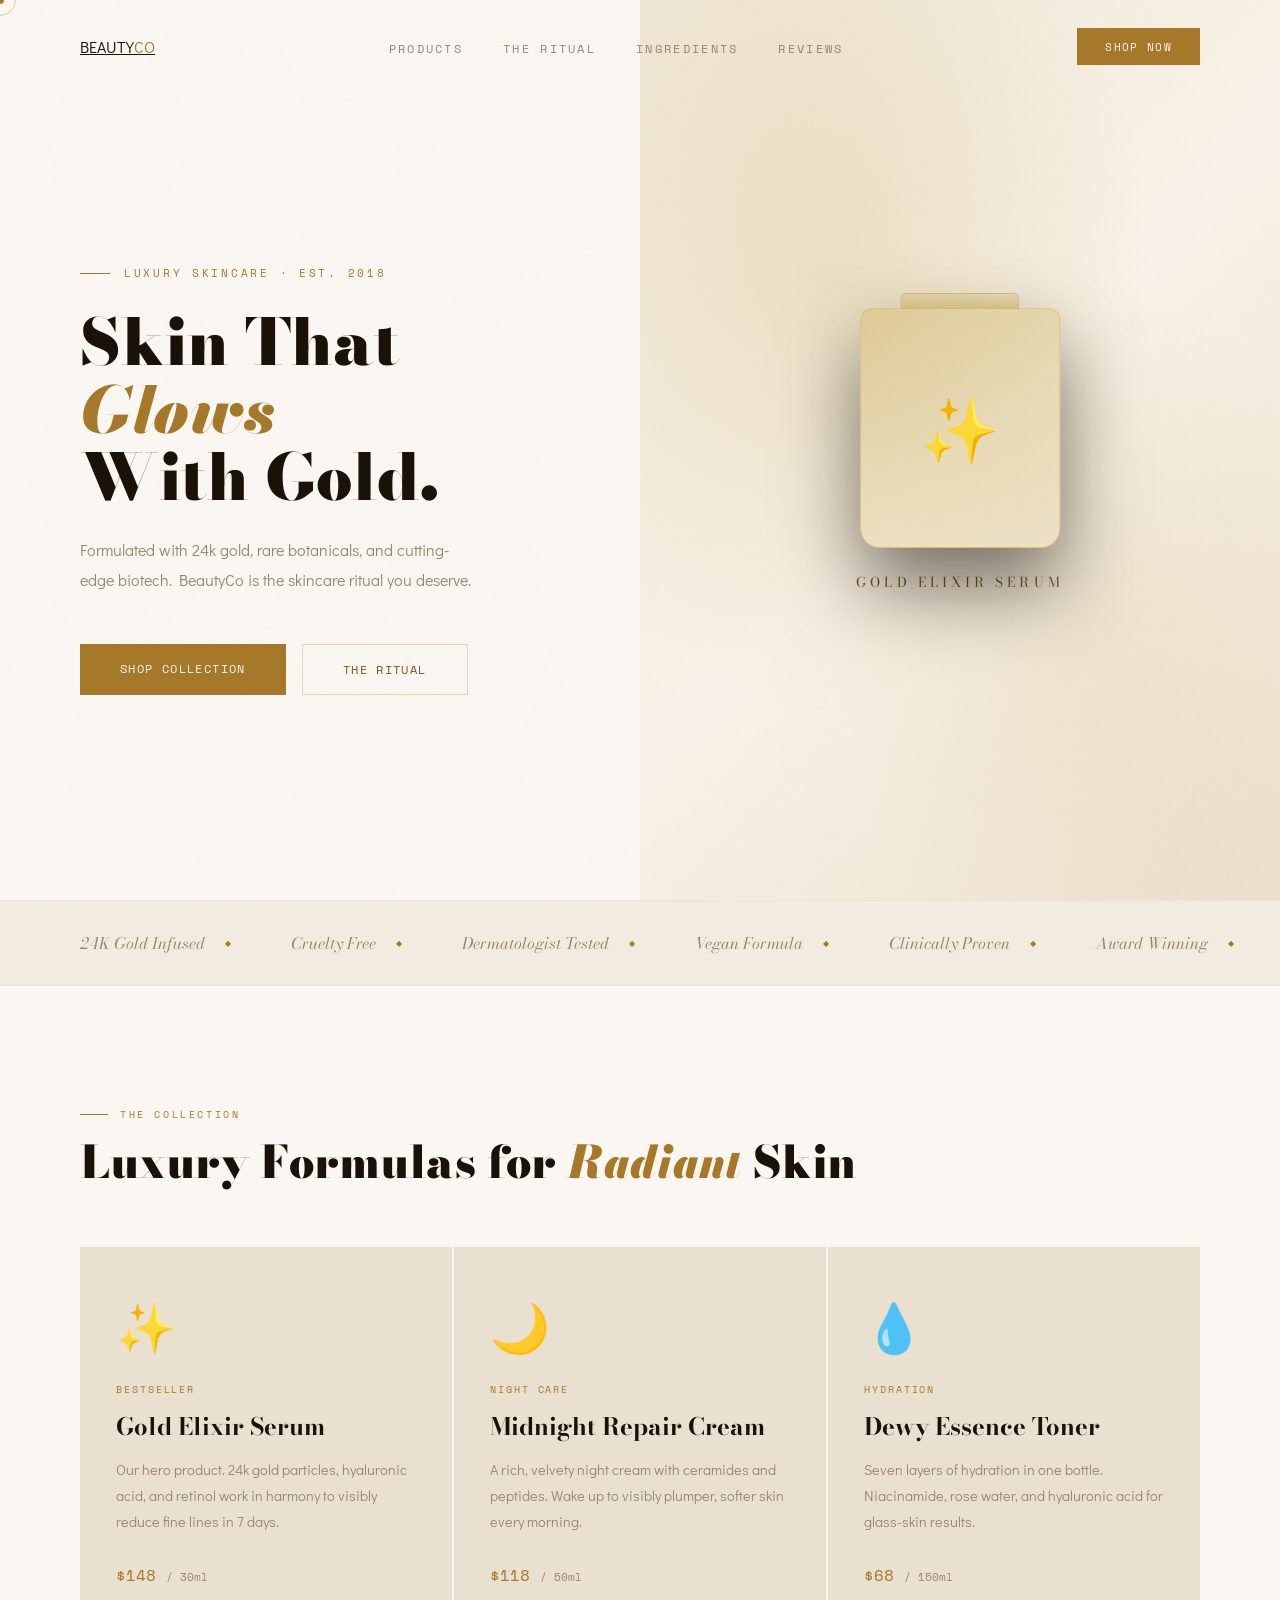
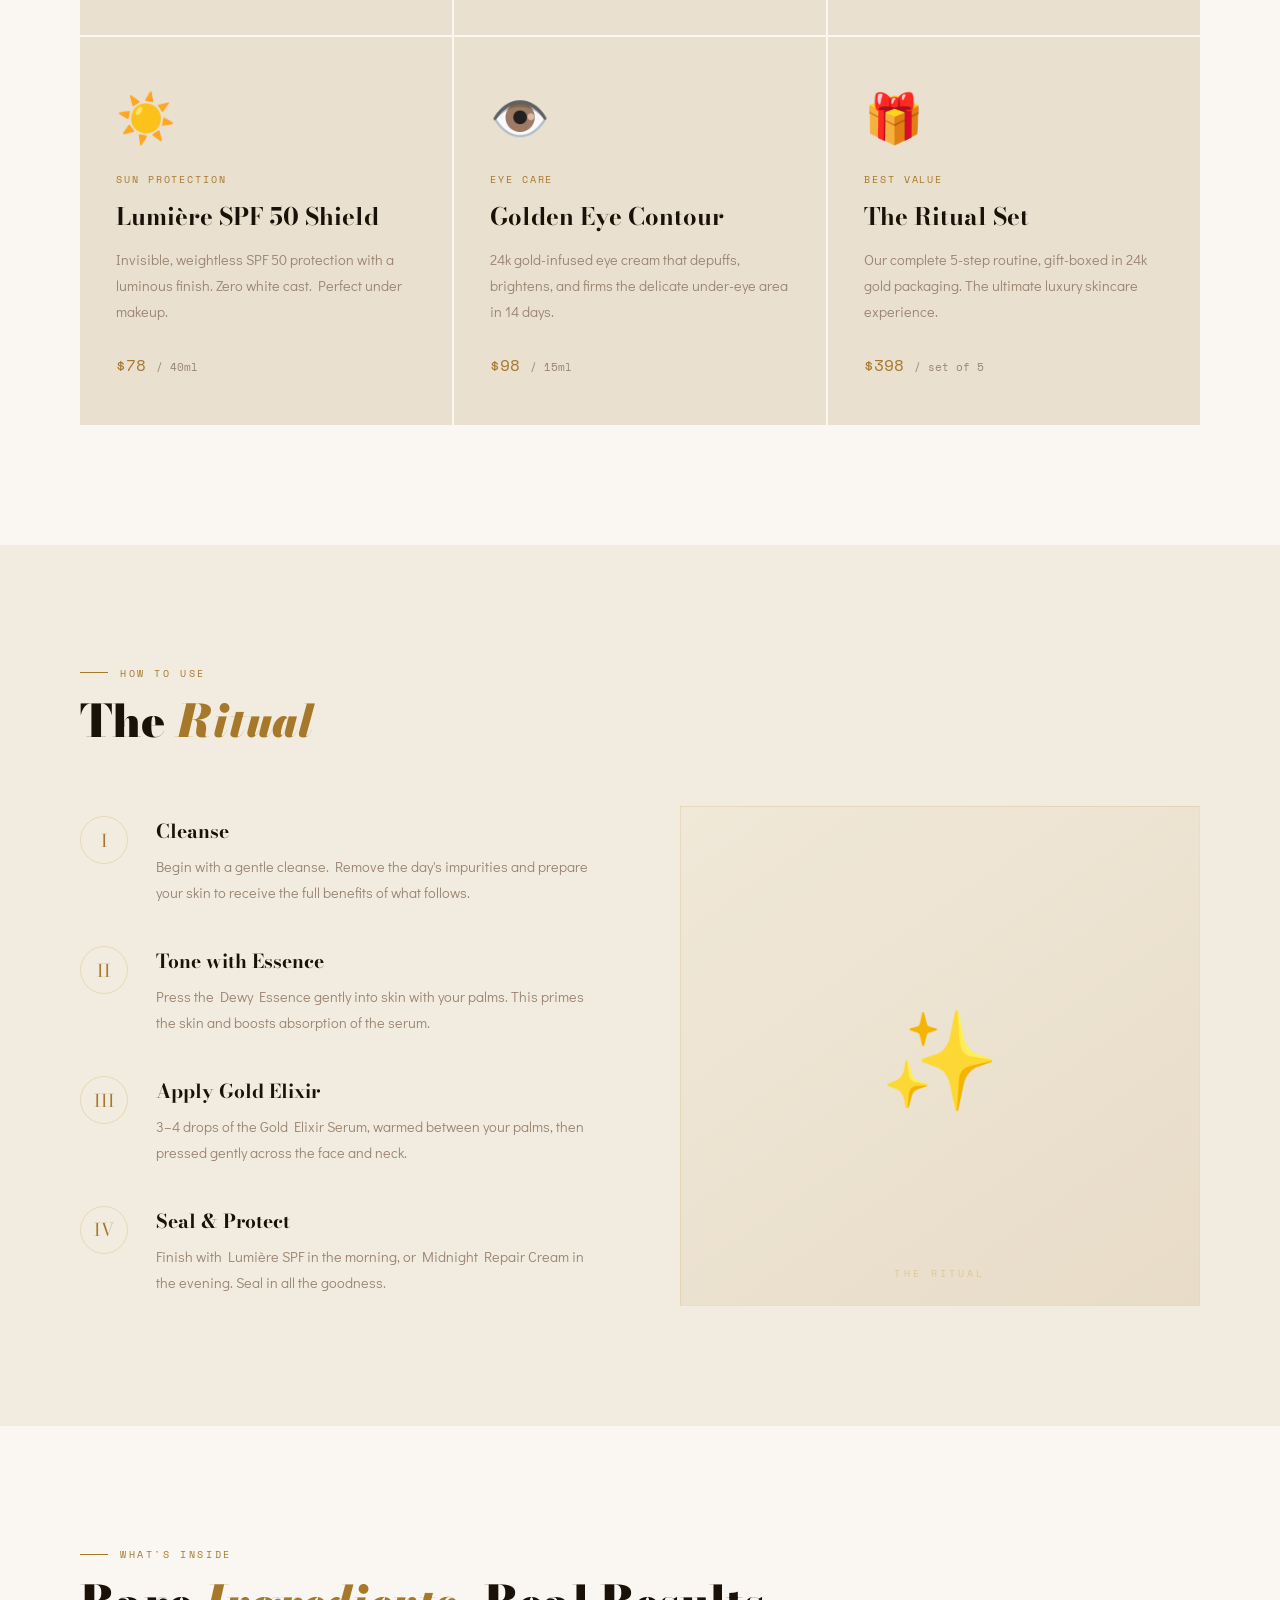
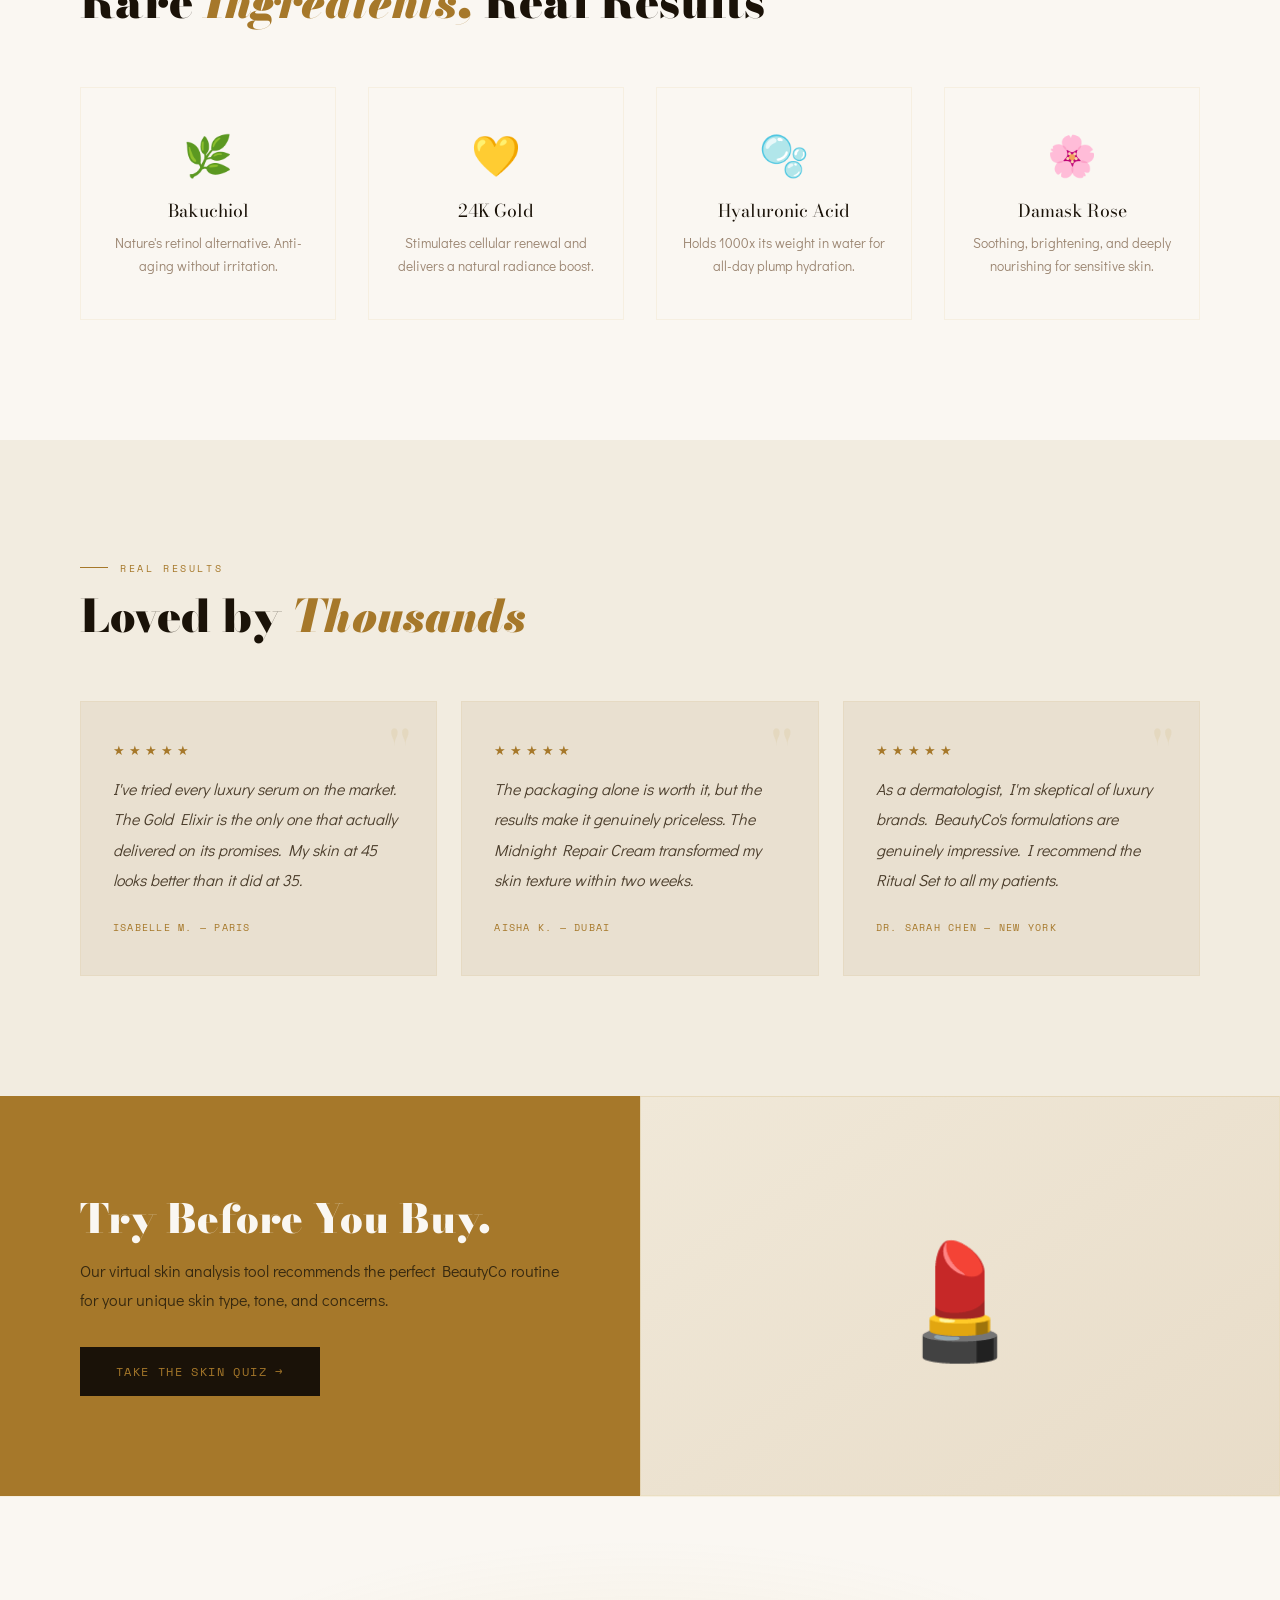
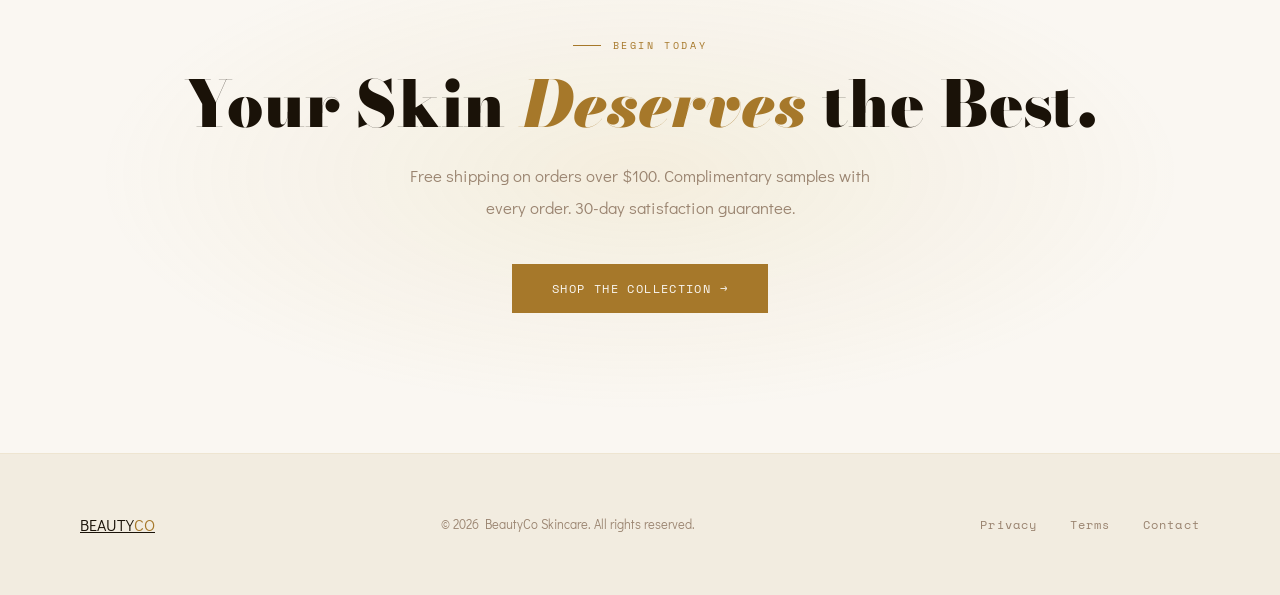
==== pages/beautyco.html @ 95ea2180 "Add files via upload" ====
<!DOCTYPE html>
<html lang="en">
<head>
<meta charset="UTF-8">
<meta name="viewport" content="width=device-width, initial-scale=1.0">
<title>BeautyCo — Luxury Skincare</title>
<link href="https://fonts.googleapis.com/css2?family=Didact+Gothic&family=Bodoni+Moda:ital,opsz,wght@0,6..96,400;0,6..96,700;0,6..96,900;1,6..96,400;1,6..96,700&family=Space+Mono:wght@400;700&display=swap" rel="stylesheet">
<style>
  *, *::before, *::after { margin: 0; padding: 0; box-sizing: border-box; }

  :root {
    --bg: #faf7f2;
    --bg2: #f2ece0;
    --bg3: #e9e0d0;
    --gold: #a6782a;
    --gold2: #c99a3e;
    --gold3: #7a5518;
    --white: #1a1208;
    --muted: #9a8470;
    --text: #4a3c2a;
  }

  html { scroll-behavior: smooth; }

  body {
    background: var(--bg);
    color: var(--text);
    font-family: 'Didact Gothic', sans-serif;
    overflow-x: hidden;
    cursor: none;
  }

  /* Custom cursor */
  #cursor {
    position: fixed; width: 8px; height: 8px;
    background: var(--gold); border-radius: 50%;
    pointer-events: none; z-index: 9999;
    transform: translate(-50%, -50%);
  }
  #cursor-ring {
    position: fixed; width: 32px; height: 32px;
    border: 1px solid rgba(201,168,76,0.6); border-radius: 50%;
    pointer-events: none; z-index: 9998;
    transform: translate(-50%, -50%);
    transition: all 0.1s ease;
  }

  /* Grain */
  body::after {
    content: '';
    position: fixed; inset: 0;
    background-image: url("data:image/svg+xml,%3Csvg viewBox='0 0 256 256' xmlns='http://www.w3.org/2000/svg'%3E%3Cfilter id='n'%3E%3CfeTurbulence type='fractalNoise' baseFrequency='0.85' numOctaves='4'/%3E%3C/filter%3E%3Crect width='100%25' height='100%25' filter='url(%23n)' opacity='0.025'/%3E%3C/svg%3E");
    pointer-events: none; z-index: 1000; mix-blend-mode: multiply;
  }

  /* Nav */
  nav {
    position: fixed; top: 0; left: 0; right: 0; z-index: 500;
    display: flex; align-items: center; justify-content: space-between;
    padding: 28px 80px;
    transition: background 0.4s, padding 0.4s;
  }
  nav.scrolled { background: rgba(250,247,242,0.96) !important; border-bottom: 1px solid rgba(166,120,42,0.15); /* override */ } .nav-scrolled-dummy {
    background: rgba(250,247,242,0.97);
    border-bottom: 1px solid rgba(201,168,76,0.12);
    padding: 18px 80px;
    backdrop-filter: blur(10px); color: var(--white);
  }
  .logo { color: var(--white) !important; } .logo-fix {
    font-family: 'Bodoni Moda', serif; font-size: 1.4rem;
    font-weight: 900; letter-spacing: 0.15em; text-transform: uppercase;
    color: var(--white); text-decoration: none;
  }
  .logo span { color: var(--gold); }
  .nav-links { display: flex; gap: 40px; list-style: none; }
  .nav-links a { color: var(--muted); text-decoration: none; font-size: 0.72rem; letter-spacing: 0.2em; text-transform: uppercase; font-family: 'Space Mono', monospace; transition: color 0.3s; }
  .nav-links a:hover { color: var(--gold); }
  .nav-cta {
    background: var(--gold); color: var(--bg);
    padding: 10px 28px; font-family: 'Space Mono', monospace;
    font-size: 0.7rem; letter-spacing: 0.12em; text-transform: uppercase;
    border: none; cursor: none; transition: all 0.3s; text-decoration: none;
    display: inline-block;
  }
  .nav-cta:hover { background: var(--gold2); }

  /* Hero */
  .hero {
    min-height: 100vh; display: grid; grid-template-columns: 1fr 1fr;
    position: relative; overflow: hidden;
  }
  .hero-left {
    display: flex; flex-direction: column; justify-content: center;
    padding: 160px 80px 100px;
    background: var(--bg);
    position: relative; z-index: 2;
  }
  .hero-right {
    position: relative; overflow: hidden;
    background: linear-gradient(135deg, #f0e8d8, #f8f2e8, #ede0cc);
  }
  .hero-right::before {
    content: '';
    position: absolute; inset: 0;
    background:
      radial-gradient(ellipse at 30% 30%, rgba(201,168,76,0.2) 0%, transparent 50%),
      radial-gradient(ellipse at 70% 70%, rgba(201,168,76,0.1) 0%, transparent 40%);
  }
  .hero-product {
    position: absolute; top: 50%; left: 50%;
    transform: translate(-50%, -50%);
    text-align: center;
    animation: float 7s ease-in-out infinite;
  }
  .product-jar {
    width: 200px; height: 240px;
    background: linear-gradient(160deg, rgba(201,168,76,0.4), rgba(201,168,76,0.1));
    border: 1px solid rgba(201,168,76,0.4);
    border-radius: 12px 12px 20px 20px;
    display: flex; align-items: center; justify-content: center;
    font-size: 4rem;
    box-shadow: 0 40px 80px rgba(0,0,0,0.5), 0 0 60px rgba(201,168,76,0.1);
    position: relative; margin: 0 auto;
  }
  .product-jar::before {
    content: ''; position: absolute; top: -16px; left: 20%; right: 20%; height: 16px;
    background: linear-gradient(to top, rgba(201,168,76,0.5), rgba(201,168,76,0.2));
    border-radius: 6px 6px 0 0;
    border: 1px solid rgba(201,168,76,0.4); border-bottom: none;
  }
  .product-label {
    margin-top: 24px; font-family: 'Bodoni Moda', serif;
    font-size: 0.85rem; letter-spacing: 0.3em; text-transform: uppercase;
    color: var(--gold3);
  }
  @keyframes float { 0%,100%{transform:translate(-50%,-50%) translateY(0)} 50%{transform:translate(-50%,-50%) translateY(-16px)} }

  .hero-tag {
    font-family: 'Space Mono', monospace; font-size: 0.68rem;
    letter-spacing: 0.25em; text-transform: uppercase; color: var(--gold);
    margin-bottom: 28px; display: flex; align-items: center; gap: 14px;
  }
  .hero-tag::before { content: ''; width: 30px; height: 1px; background: var(--gold); }
  .hero h1 {
    font-family: 'Bodoni Moda', serif;
    font-size: clamp(3rem, 5vw, 5rem);
    font-weight: 900; line-height: 1.05;
    color: var(--white); margin-bottom: 24px;
  }
  .hero h1 em { font-style: italic; color: var(--gold); display: block; }
  .hero p {
    color: var(--muted); font-size: 1rem; line-height: 1.9;
    max-width: 400px; margin-bottom: 48px;
  }
  .hero-btns { display: flex; gap: 16px; flex-wrap: wrap; }
  .btn-gold {
    background: var(--gold); color: var(--bg);
    padding: 16px 40px; font-family: 'Space Mono', monospace;
    font-size: 0.72rem; letter-spacing: 0.12em; text-transform: uppercase;
    border: none; cursor: none; transition: all 0.3s; text-decoration: none;
    display: inline-block;
  }
  .btn-gold:hover { background: var(--gold2); }
  .btn-border {
    background: transparent; border: 1px solid rgba(201,168,76,0.4); color: var(--gold3);
    padding: 16px 40px; font-family: 'Space Mono', monospace;
    font-size: 0.72rem; letter-spacing: 0.12em; text-transform: uppercase;
    cursor: none; transition: all 0.3s; text-decoration: none; display: inline-block;
  }
  .btn-border:hover { border-color: var(--gold); color: var(--gold); }

  /* Divider */
  .gold-divider {
    display: flex; align-items: center; gap: 20px; padding: 30px 80px;
    background: var(--bg2); border-top: 1px solid rgba(201,168,76,0.1);
    border-bottom: 1px solid rgba(201,168,76,0.1);
    overflow: hidden;
  }
  .gd-track {
    display: flex; gap: 60px; white-space: nowrap;
    animation: marquee 18s linear infinite; flex-shrink: 0;
  }
  .gd-item {
    font-family: 'Bodoni Moda', serif; font-style: italic;
    font-size: 1rem; color: var(--muted);
    display: flex; align-items: center; gap: 20px;
  }
  .gd-item::after { content: '◆'; color: var(--gold); font-style: normal; font-size: 0.5rem; }
  @keyframes marquee { from{transform:translateX(0)} to{transform:translateX(-50%)} }

  /* Sections */
  section { padding: 120px 80px; }
  .section-label {
    font-family: 'Space Mono', monospace; font-size: 0.65rem;
    letter-spacing: 0.25em; text-transform: uppercase; color: var(--gold);
    margin-bottom: 16px; display: flex; align-items: center; gap: 12px;
  }
  .section-label::before { content: ''; width: 28px; height: 1px; background: var(--gold); }
  h2 {
    font-family: 'Bodoni Moda', serif;
    font-size: clamp(2rem, 3.5vw, 3rem); font-weight: 900;
    color: var(--white); line-height: 1.1; margin-bottom: 16px;
  }
  h2 em { font-style: italic; color: var(--gold); }

  /* Products */
  .products-grid { display: grid; grid-template-columns: repeat(3, 1fr); gap: 2px; margin-top: 60px; }
  .product-card {
    background: var(--bg3); padding: 48px 36px;
    position: relative; overflow: hidden; transition: background 0.4s;
    cursor: none;
  }
  .product-card::before {
    content: ''; position: absolute; top: 0; left: 0; right: 0; height: 1px;
    background: linear-gradient(to right, transparent, var(--gold), transparent);
    transform: scaleX(0); transition: transform 0.5s; transform-origin: center;
  }
  .product-card:hover::before { transform: scaleX(1); }
  .product-card:hover { background: rgba(201,168,76,0.05); }
  .prod-icon { font-size: 3rem; margin-bottom: 24px; display: block; }
  .prod-cat { font-family: 'Space Mono', monospace; font-size: 0.6rem; letter-spacing: 0.2em; color: var(--gold); text-transform: uppercase; margin-bottom: 12px; }
  .prod-name { font-family: 'Bodoni Moda', serif; font-size: 1.5rem; font-weight: 700; color: var(--white); margin-bottom: 12px; }
  .prod-desc { color: var(--muted); font-size: 0.9rem; line-height: 1.8; margin-bottom: 28px; }
  .prod-price { font-family: 'Space Mono', monospace; color: var(--gold); font-size: 1rem; }
  .prod-price span { font-size: 0.7rem; color: var(--muted); }

  /* Ritual / How to use */
  .ritual-section { background: var(--bg2); }
  .ritual-grid { display: grid; grid-template-columns: 1fr 1fr; gap: 80px; align-items: center; margin-top: 60px; }
  .ritual-steps { display: flex; flex-direction: column; gap: 40px; }
  .ritual-step { display: flex; gap: 28px; align-items: flex-start; }
  .step-circle {
    width: 48px; height: 48px; border-radius: 50%;
    border: 1px solid rgba(201,168,76,0.3);
    display: flex; align-items: center; justify-content: center; flex-shrink: 0;
    font-family: 'Bodoni Moda', serif; font-size: 1.1rem; color: var(--gold);
  }
  .step-content h4 { font-family: 'Bodoni Moda', serif; font-size: 1.2rem; color: var(--white); margin-bottom: 8px; }
  .step-content p { color: var(--muted); font-size: 0.9rem; line-height: 1.8; }
  .ritual-visual {
    height: 500px; background: linear-gradient(145deg, #f0e8d8, #e8dcc8);
    border: 1px solid rgba(201,168,76,0.15);
    display: flex; align-items: center; justify-content: center;
    font-size: 6rem; position: relative; overflow: hidden;
  }
  .ritual-visual::after {
    content: 'THE RITUAL';
    position: absolute; bottom: 24px; right: 0; left: 0; text-align: center;
    font-family: 'Space Mono', monospace; font-size: 0.65rem; letter-spacing: 0.3em;
    color: rgba(201,168,76,0.4);
  }

  /* Ingredients */
  .ingr-grid { display: grid; grid-template-columns: repeat(4, 1fr); gap: 32px; margin-top: 60px; }
  .ingr-card {
    text-align: center; padding: 40px 24px;
    border: 1px solid rgba(201,168,76,0.1); transition: border-color 0.3s;
  }
  .ingr-card:hover { border-color: rgba(201,168,76,0.4); }
  .ingr-icon { font-size: 2.5rem; margin-bottom: 16px; }
  .ingr-name { font-family: 'Bodoni Moda', serif; font-size: 1.1rem; color: var(--white); margin-bottom: 8px; }
  .ingr-desc { font-size: 0.85rem; color: var(--muted); line-height: 1.7; }

  /* Testimonials */
  .test-section { background: var(--bg2); }
  .test-grid { display: grid; grid-template-columns: repeat(3, 1fr); gap: 24px; margin-top: 60px; }
  .test-card {
    padding: 40px 32px; border: 1px solid rgba(201,168,76,0.1);
    position: relative; background: var(--bg3);
  }
  .test-quote { position: absolute; top: 20px; right: 24px; font-family: 'Bodoni Moda', serif; font-size: 4rem; color: rgba(201,168,76,0.12); line-height: 1; }
  .stars { color: var(--gold); font-size: 0.8rem; letter-spacing: 4px; margin-bottom: 16px; }
  .test-text { font-style: italic; font-size: 1rem; line-height: 1.9; color: var(--cream); margin-bottom: 24px; color: var(--text); }
  .test-author { font-family: 'Space Mono', monospace; font-size: 0.65rem; letter-spacing: 0.12em; color: var(--gold); text-transform: uppercase; }

  /* Try-on banner */
  .tryon-banner {
    display: grid; grid-template-columns: 1fr 1fr;
    min-height: 400px; margin: 0;
  }
  .tryon-left {
    background: var(--gold); display: flex; flex-direction: column;
    justify-content: center; padding: 80px;
  }
  .tryon-left h3 { font-family: 'Bodoni Moda', serif; font-size: 2.5rem; font-weight: 900; color: var(--bg); line-height: 1.1; margin-bottom: 16px; }
  .tryon-left p { color: rgba(6,5,4,0.7); font-size: 1rem; line-height: 1.8; margin-bottom: 32px; }
  .btn-dark {
    background: var(--white); color: var(--gold);
    padding: 16px 36px; font-family: 'Space Mono', monospace;
    font-size: 0.72rem; letter-spacing: 0.12em; text-transform: uppercase;
    border: none; cursor: none; transition: all 0.3s; text-decoration: none;
    display: inline-block; width: fit-content;
  }
  .btn-dark:hover { background: var(--bg3); }
  .tryon-right {
    background: linear-gradient(145deg, #f0e8d8, #e8dcc8);
    display: flex; align-items: center; justify-content: center; font-size: 7rem;
    border: 1px solid rgba(201,168,76,0.15);
  }

  /* CTA */
  .cta-section {
    text-align: center; padding: 140px 80px;
    background:
      radial-gradient(ellipse at center, rgba(201,168,76,0.12) 0%, transparent 60%),
      var(--bg);
    border-top: 1px solid rgba(201,168,76,0.1);
  }
  .cta-section h2 { font-size: clamp(2.5rem, 5vw, 4rem); margin-bottom: 20px; }
  .cta-section p { color: var(--muted); font-size: 1.05rem; max-width: 480px; margin: 0 auto 40px; line-height: 1.9; }

  /* Footer */
  footer {
    background: var(--bg2); border-top: 1px solid rgba(201,168,76,0.1);
    padding: 60px 80px; display: flex; align-items: center; justify-content: space-between;
    flex-wrap: wrap; gap: 24px;
  }
  footer p { color: var(--muted); font-size: 0.8rem; }
  .footer-links { display: flex; gap: 32px; }
  .footer-links a { color: var(--muted); text-decoration: none; font-size: 0.75rem; font-family: 'Space Mono', monospace; letter-spacing: 0.1em; transition: color 0.3s; }
  .footer-links a:hover { color: var(--gold); }

  /* Animations */
  .fade-up { opacity: 0; transform: translateY(36px); transition: opacity 0.9s ease, transform 0.9s ease; }
  .fade-up.visible { opacity: 1; transform: translateY(0); }


  /* Hamburger */
  .hamburger {
    display: none; flex-direction: column; gap: 5px; cursor: none; padding: 4px; z-index: 600;
  }
  .hamburger span {
    display: block; width: 24px; height: 2px;
    background: var(--gold); transition: all 0.3s;
  }
  .hamburger.open span:nth-child(1) { transform: translateY(7px) rotate(45deg); }
  .hamburger.open span:nth-child(2) { opacity: 0; }
  .hamburger.open span:nth-child(3) { transform: translateY(-7px) rotate(-45deg); }

  /* Mobile Menu */
  .mobile-menu {
    position: fixed; top: 0; left: 0; right: 0; bottom: 0;
    background: rgba(250,247,242,0.99); z-index: 550;
    display: flex; flex-direction: column; align-items: center; justify-content: center;
    gap: 36px; transform: translateX(100%); transition: transform 0.4s ease;
  }
  .mobile-menu.open { transform: translateX(0); }
  .mobile-menu a {
    font-family: 'Bodoni Moda', serif; font-size: 2rem; font-weight: 700;
    color: var(--white); text-decoration: none; letter-spacing: 0.05em;
    transition: color 0.3s;
  }
  .mobile-menu a:hover { color: var(--gold); }
  .mobile-menu .mob-cta {
    background: var(--gold); color: var(--bg);
    padding: 14px 40px; font-family: 'Space Mono', monospace;
    font-size: 0.75rem; letter-spacing: 0.1em; text-transform: uppercase;
    margin-top: 16px; border-radius: 0;
  }

  @media(max-width:900px) {
    nav { padding: 20px 24px; }
    .nav-links, .nav-cta { display: none; }
    .hamburger { display: flex; }
    .hero { grid-template-columns: 1fr; }
    .hero-right { display: none; }
    .hero-left { padding: 140px 24px 80px; }
    section { padding: 80px 24px; }
    .products-grid { grid-template-columns: 1fr; }
    .ritual-grid, .tryon-banner { grid-template-columns: 1fr; }
    .ingr-grid { grid-template-columns: repeat(2,1fr); }
    .test-grid { grid-template-columns: 1fr; }
    .tryon-left { padding: 48px 24px; }
    .tryon-right { min-height: 200px; }
    .gold-divider { padding: 24px; }
    .cta-section { padding: 80px 24px; }
    footer { padding: 40px 24px; flex-direction: column; }
  }
</style>
</head>
<body>

<div id="cursor"></div>
<div id="cursor-ring"></div>

<div class="mobile-menu" id="mobile-menu">
  <a href="#products" onclick="closeMob()">Products</a>
  <a href="#ritual" onclick="closeMob()">The Ritual</a>
  <a href="#ingredients" onclick="closeMob()">Ingredients</a>
  <a href="#reviews" onclick="closeMob()">Reviews</a>
  <a href="#products" class="mob-cta" onclick="closeMob()">Shop Now</a>
</div>
<nav id="navbar">
  <a class="logo" href="#">BEAUTY<span>CO</span></a>
  <ul class="nav-links">
    <li><a href="#products">Products</a></li>
    <li><a href="#ritual">The Ritual</a></li>
    <li><a href="#ingredients">Ingredients</a></li>
    <li><a href="#reviews">Reviews</a></li>
  </ul>
  <a class="nav-cta" href="#products">Shop Now</a>
  <div class="hamburger" id="hamburger" onclick="toggleMob()">
    <span></span><span></span><span></span>
  </div>
</nav>

<!-- Hero -->
<div class="hero">
  <div class="hero-left">
    <div class="hero-tag">Luxury Skincare · Est. 2018</div>
    <h1>Skin That <em>Glows</em> With Gold.</h1>
    <p>Formulated with 24k gold, rare botanicals, and cutting-edge biotech. BeautyCo is the skincare ritual you deserve.</p>
    <div class="hero-btns">
      <a href="#products" class="btn-gold">Shop Collection</a>
      <a href="#ritual" class="btn-border">The Ritual</a>
    </div>
  </div>
  <div class="hero-right">
    <div class="hero-product">
      <div class="product-jar">✨</div>
      <div class="product-label">Gold Elixir Serum</div>
    </div>
  </div>
</div>

<!-- Divider Marquee -->
<div class="gold-divider">
  <div class="gd-track">
    <span class="gd-item">24K Gold Infused</span>
    <span class="gd-item">Cruelty Free</span>
    <span class="gd-item">Dermatologist Tested</span>
    <span class="gd-item">Vegan Formula</span>
    <span class="gd-item">Clinically Proven</span>
    <span class="gd-item">Award Winning</span>
    <span class="gd-item">24K Gold Infused</span>
    <span class="gd-item">Cruelty Free</span>
    <span class="gd-item">Dermatologist Tested</span>
    <span class="gd-item">Vegan Formula</span>
    <span class="gd-item">Clinically Proven</span>
    <span class="gd-item">Award Winning</span>
  </div>
</div>

<!-- Products -->
<section id="products">
  <div class="section-label">The Collection</div>
  <h2>Luxury Formulas for <em>Radiant</em> Skin</h2>
  <div class="products-grid">
    <div class="product-card fade-up">
      <span class="prod-icon">✨</span>
      <div class="prod-cat">Bestseller</div>
      <div class="prod-name">Gold Elixir Serum</div>
      <div class="prod-desc">Our hero product. 24k gold particles, hyaluronic acid, and retinol work in harmony to visibly reduce fine lines in 7 days.</div>
      <div class="prod-price">$148 <span>/ 30ml</span></div>
    </div>
    <div class="product-card fade-up">
      <span class="prod-icon">🌙</span>
      <div class="prod-cat">Night Care</div>
      <div class="prod-name">Midnight Repair Cream</div>
      <div class="prod-desc">A rich, velvety night cream with ceramides and peptides. Wake up to visibly plumper, softer skin every morning.</div>
      <div class="prod-price">$118 <span>/ 50ml</span></div>
    </div>
    <div class="product-card fade-up">
      <span class="prod-icon">💧</span>
      <div class="prod-cat">Hydration</div>
      <div class="prod-name">Dewy Essence Toner</div>
      <div class="prod-desc">Seven layers of hydration in one bottle. Niacinamide, rose water, and hyaluronic acid for glass-skin results.</div>
      <div class="prod-price">$68 <span>/ 150ml</span></div>
    </div>
    <div class="product-card fade-up">
      <span class="prod-icon">☀️</span>
      <div class="prod-cat">Sun Protection</div>
      <div class="prod-name">Lumière SPF 50 Shield</div>
      <div class="prod-desc">Invisible, weightless SPF 50 protection with a luminous finish. Zero white cast. Perfect under makeup.</div>
      <div class="prod-price">$78 <span>/ 40ml</span></div>
    </div>
    <div class="product-card fade-up">
      <span class="prod-icon">👁️</span>
      <div class="prod-cat">Eye Care</div>
      <div class="prod-name">Golden Eye Contour</div>
      <div class="prod-desc">24k gold-infused eye cream that depuffs, brightens, and firms the delicate under-eye area in 14 days.</div>
      <div class="prod-price">$98 <span>/ 15ml</span></div>
    </div>
    <div class="product-card fade-up">
      <span class="prod-icon">🎁</span>
      <div class="prod-cat">Best Value</div>
      <div class="prod-name">The Ritual Set</div>
      <div class="prod-desc">Our complete 5-step routine, gift-boxed in 24k gold packaging. The ultimate luxury skincare experience.</div>
      <div class="prod-price">$398 <span>/ set of 5</span></div>
    </div>
  </div>
</section>

<!-- Ritual -->
<section id="ritual" class="ritual-section">
  <div class="section-label">How to Use</div>
  <h2>The <em>Ritual</em></h2>
  <div class="ritual-grid">
    <div class="ritual-steps">
      <div class="ritual-step fade-up">
        <div class="step-circle">I</div>
        <div class="step-content">
          <h4>Cleanse</h4>
          <p>Begin with a gentle cleanse. Remove the day's impurities and prepare your skin to receive the full benefits of what follows.</p>
        </div>
      </div>
      <div class="ritual-step fade-up">
        <div class="step-circle">II</div>
        <div class="step-content">
          <h4>Tone with Essence</h4>
          <p>Press the Dewy Essence gently into skin with your palms. This primes the skin and boosts absorption of the serum.</p>
        </div>
      </div>
      <div class="ritual-step fade-up">
        <div class="step-circle">III</div>
        <div class="step-content">
          <h4>Apply Gold Elixir</h4>
          <p>3–4 drops of the Gold Elixir Serum, warmed between your palms, then pressed gently across the face and neck.</p>
        </div>
      </div>
      <div class="ritual-step fade-up">
        <div class="step-circle">IV</div>
        <div class="step-content">
          <h4>Seal & Protect</h4>
          <p>Finish with Lumière SPF in the morning, or Midnight Repair Cream in the evening. Seal in all the goodness.</p>
        </div>
      </div>
    </div>
    <div class="ritual-visual fade-up">✨</div>
  </div>
</section>

<!-- Ingredients -->
<section id="ingredients">
  <div class="section-label">What's Inside</div>
  <h2>Rare <em>Ingredients,</em> Real Results</h2>
  <div class="ingr-grid">
    <div class="ingr-card fade-up">
      <div class="ingr-icon">🌿</div>
      <div class="ingr-name">Bakuchiol</div>
      <div class="ingr-desc">Nature's retinol alternative. Anti-aging without irritation.</div>
    </div>
    <div class="ingr-card fade-up">
      <div class="ingr-icon">💛</div>
      <div class="ingr-name">24K Gold</div>
      <div class="ingr-desc">Stimulates cellular renewal and delivers a natural radiance boost.</div>
    </div>
    <div class="ingr-card fade-up">
      <div class="ingr-icon">🫧</div>
      <div class="ingr-name">Hyaluronic Acid</div>
      <div class="ingr-desc">Holds 1000x its weight in water for all-day plump hydration.</div>
    </div>
    <div class="ingr-card fade-up">
      <div class="ingr-icon">🌸</div>
      <div class="ingr-name">Damask Rose</div>
      <div class="ingr-desc">Soothing, brightening, and deeply nourishing for sensitive skin.</div>
    </div>
  </div>
</section>

<!-- Testimonials -->
<section id="reviews" class="test-section">
  <div class="section-label">Real Results</div>
  <h2>Loved by <em>Thousands</em></h2>
  <div class="test-grid">
    <div class="test-card fade-up">
      <div class="test-quote">"</div>
      <div class="stars">★★★★★</div>
      <div class="test-text">I've tried every luxury serum on the market. The Gold Elixir is the only one that actually delivered on its promises. My skin at 45 looks better than it did at 35.</div>
      <div class="test-author">Isabelle M. — Paris</div>
    </div>
    <div class="test-card fade-up">
      <div class="test-quote">"</div>
      <div class="stars">★★★★★</div>
      <div class="test-text">The packaging alone is worth it, but the results make it genuinely priceless. The Midnight Repair Cream transformed my skin texture within two weeks.</div>
      <div class="test-author">Aisha K. — Dubai</div>
    </div>
    <div class="test-card fade-up">
      <div class="test-quote">"</div>
      <div class="stars">★★★★★</div>
      <div class="test-text">As a dermatologist, I'm skeptical of luxury brands. BeautyCo's formulations are genuinely impressive. I recommend the Ritual Set to all my patients.</div>
      <div class="test-author">Dr. Sarah Chen — New York</div>
    </div>
  </div>
</section>

<!-- Virtual Try-On -->
<div class="tryon-banner">
  <div class="tryon-left">
    <h3>Try Before You Buy.</h3>
    <p>Our virtual skin analysis tool recommends the perfect BeautyCo routine for your unique skin type, tone, and concerns.</p>
    <a href="#" class="btn-dark">Take the Skin Quiz →</a>
  </div>
  <div class="tryon-right">💄</div>
</div>

<!-- CTA -->
<div class="cta-section">
  <div class="section-label" style="justify-content:center">Begin Today</div>
  <h2>Your Skin <em>Deserves</em> the Best.</h2>
  <p>Free shipping on orders over $100. Complimentary samples with every order. 30-day satisfaction guarantee.</p>
  <a href="#products" class="btn-gold">Shop the Collection →</a>
</div>

<!-- Footer -->
<footer>
  <a class="logo" href="#">BEAUTY<span>CO</span></a>
  <p>© 2026 BeautyCo Skincare. All rights reserved.</p>
  <div class="footer-links">
    <a href="#">Privacy</a>
    <a href="#">Terms</a>
    <a href="#">Contact</a>
  </div>
</footer>

<script>
  // Mobile menu
  function toggleMob() {
    document.getElementById('mobile-menu').classList.toggle('open');
    document.getElementById('hamburger').classList.toggle('open');
    document.body.style.overflow = document.getElementById('mobile-menu').classList.contains('open') ? 'hidden' : '';
  }
  function closeMob() {
    document.getElementById('mobile-menu').classList.remove('open');
    document.getElementById('hamburger').classList.remove('open');
    document.body.style.overflow = '';
  }

  const cursor = document.getElementById('cursor');
  const ring = document.getElementById('cursor-ring');
  document.addEventListener('mousemove', e => {
    cursor.style.left = e.clientX + 'px';
    cursor.style.top = e.clientY + 'px';
    setTimeout(() => {
      ring.style.left = e.clientX + 'px';
      ring.style.top = e.clientY + 'px';
    }, 60);
  });

  window.addEventListener('scroll', () => {
    document.getElementById('navbar').classList.toggle('scrolled', window.scrollY > 50);
  });

  const observer = new IntersectionObserver(entries => {
    entries.forEach(e => { if(e.isIntersecting) e.target.classList.add('visible'); });
  }, { threshold: 0.1 });
  document.querySelectorAll('.fade-up').forEach(el => observer.observe(el));
</script>
</body>
</html>
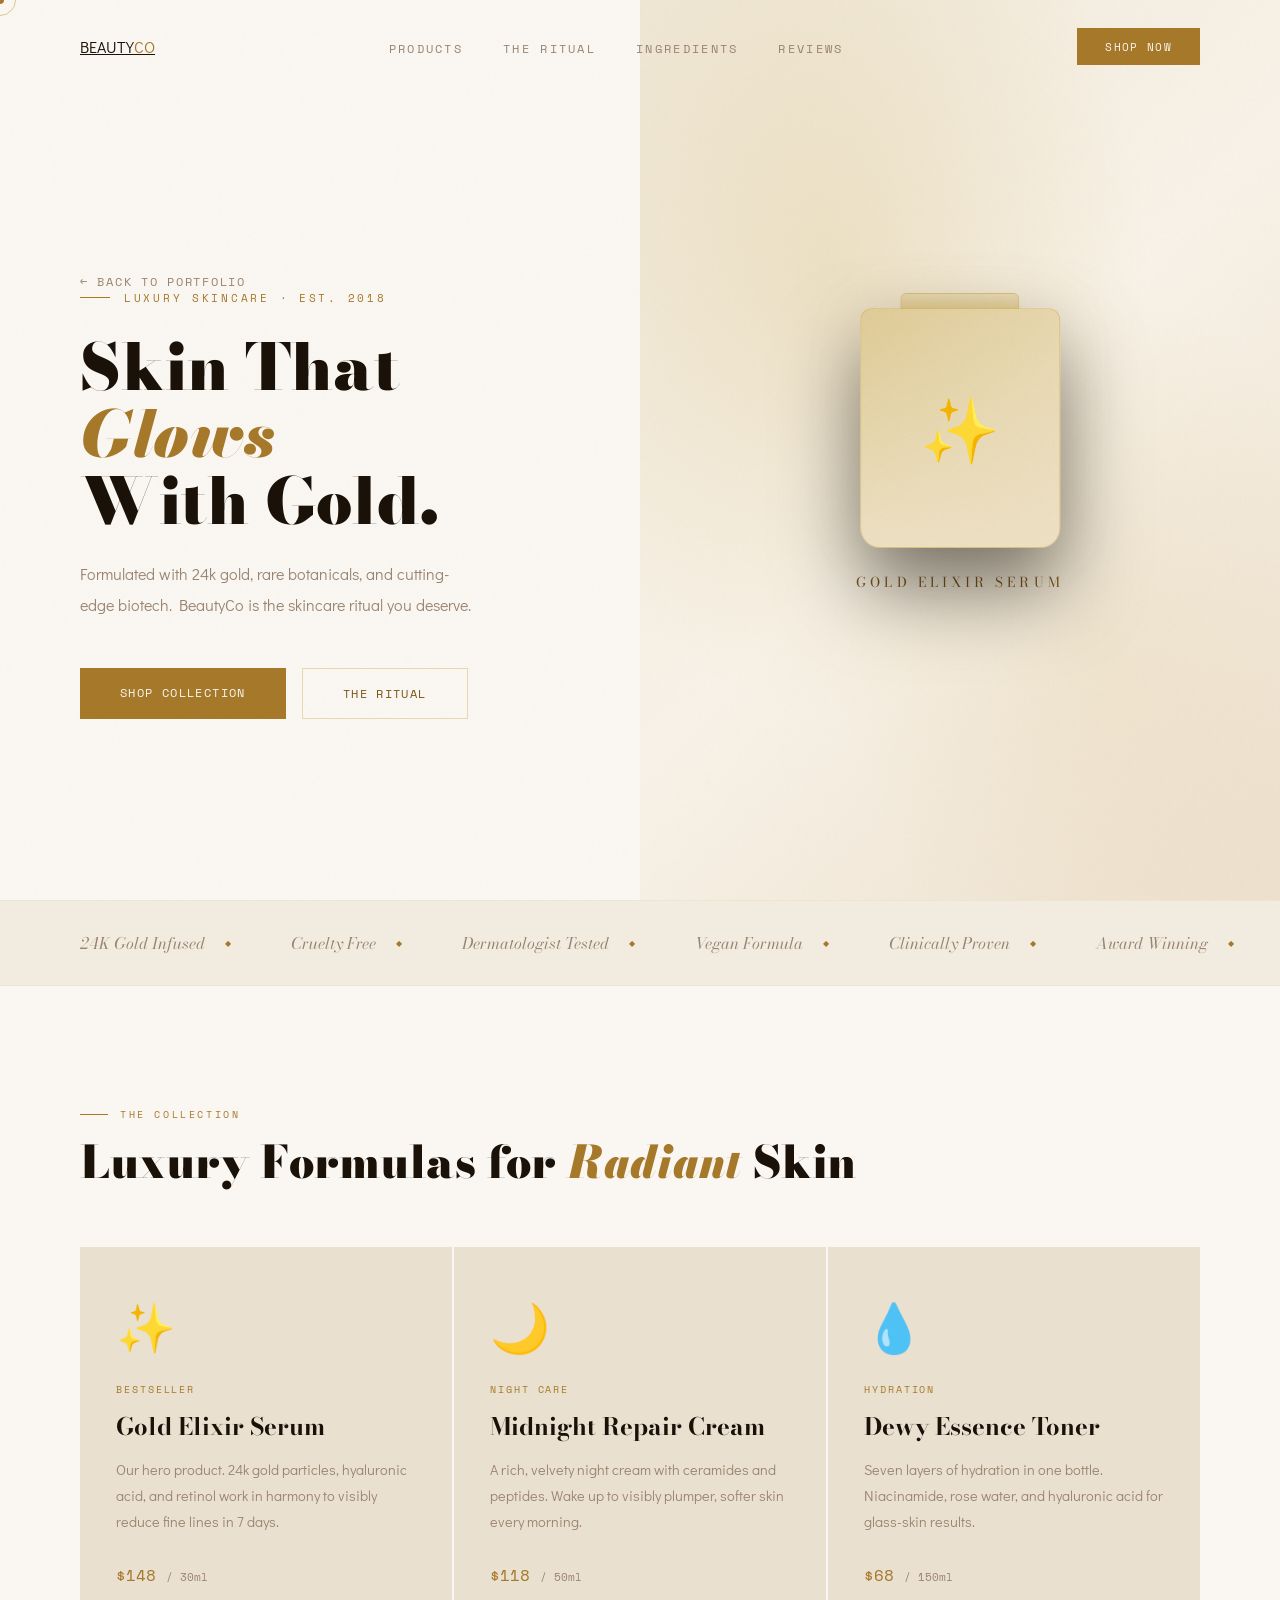
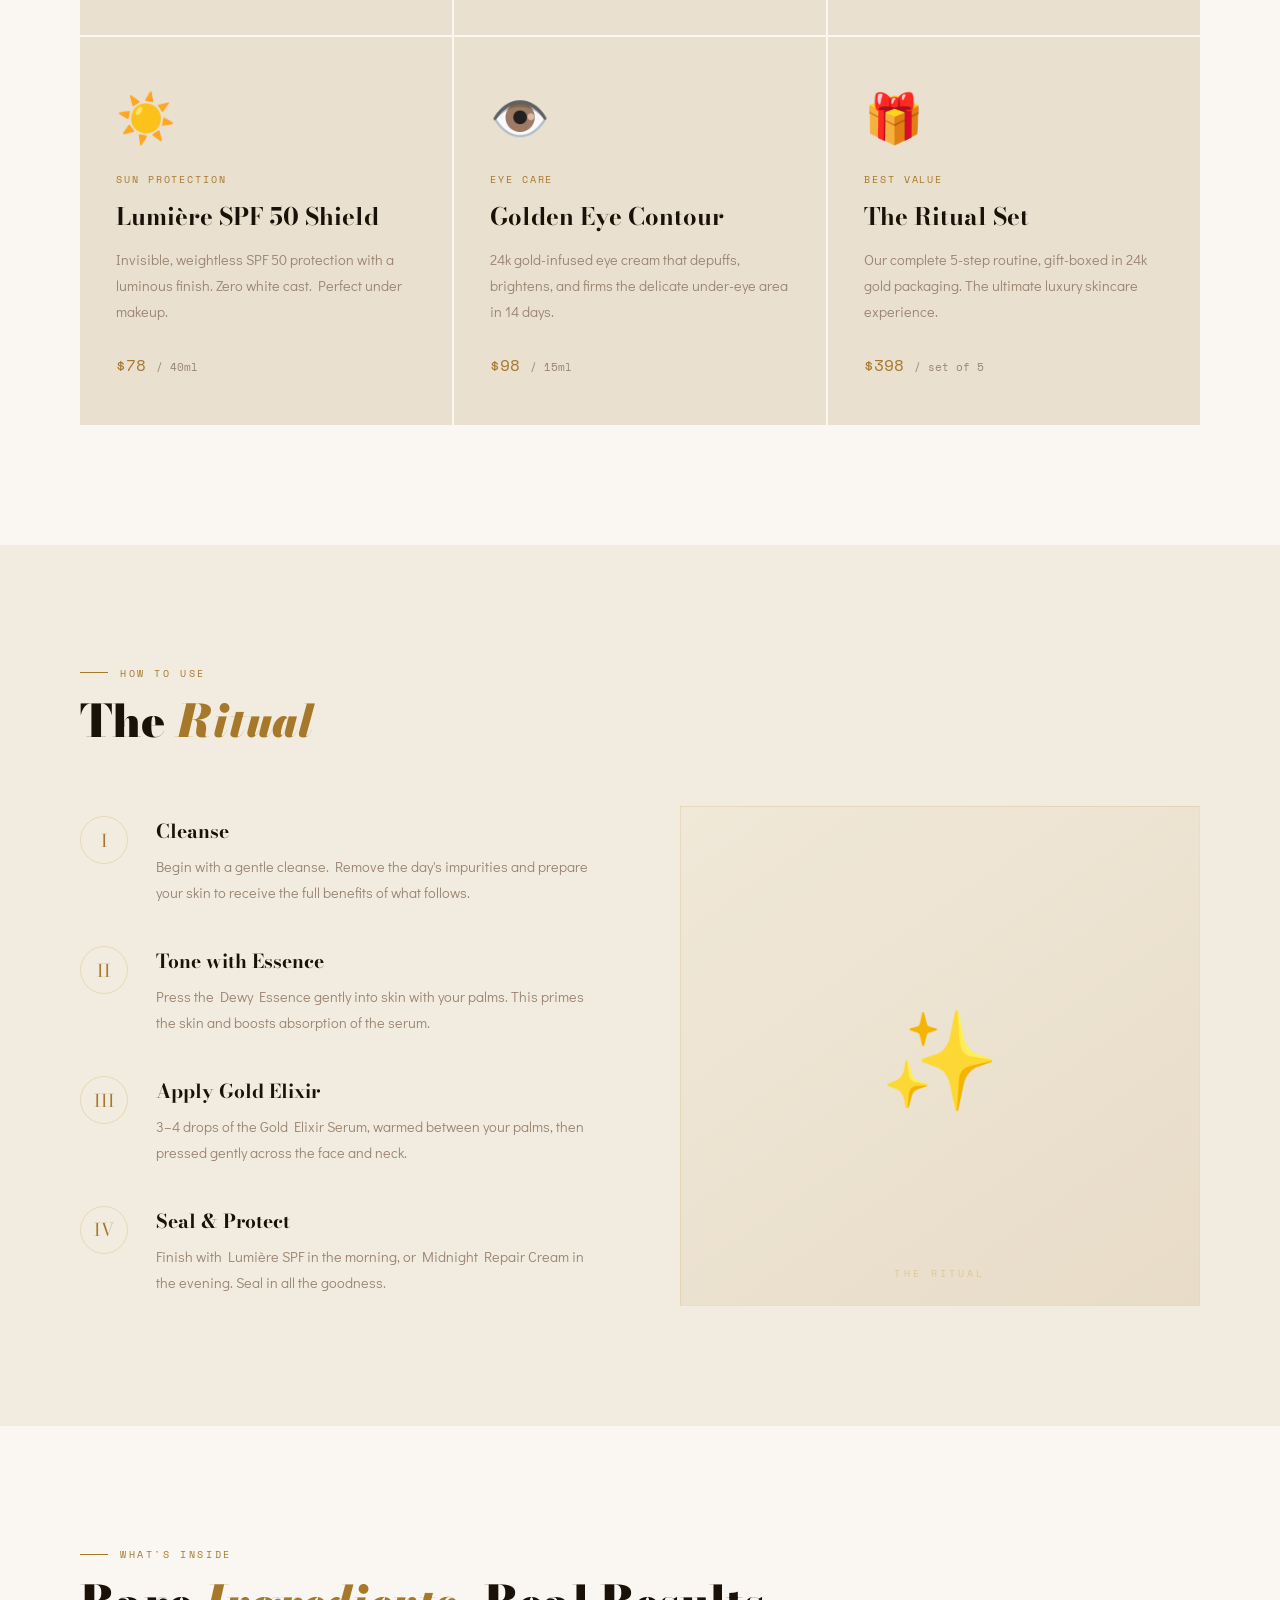
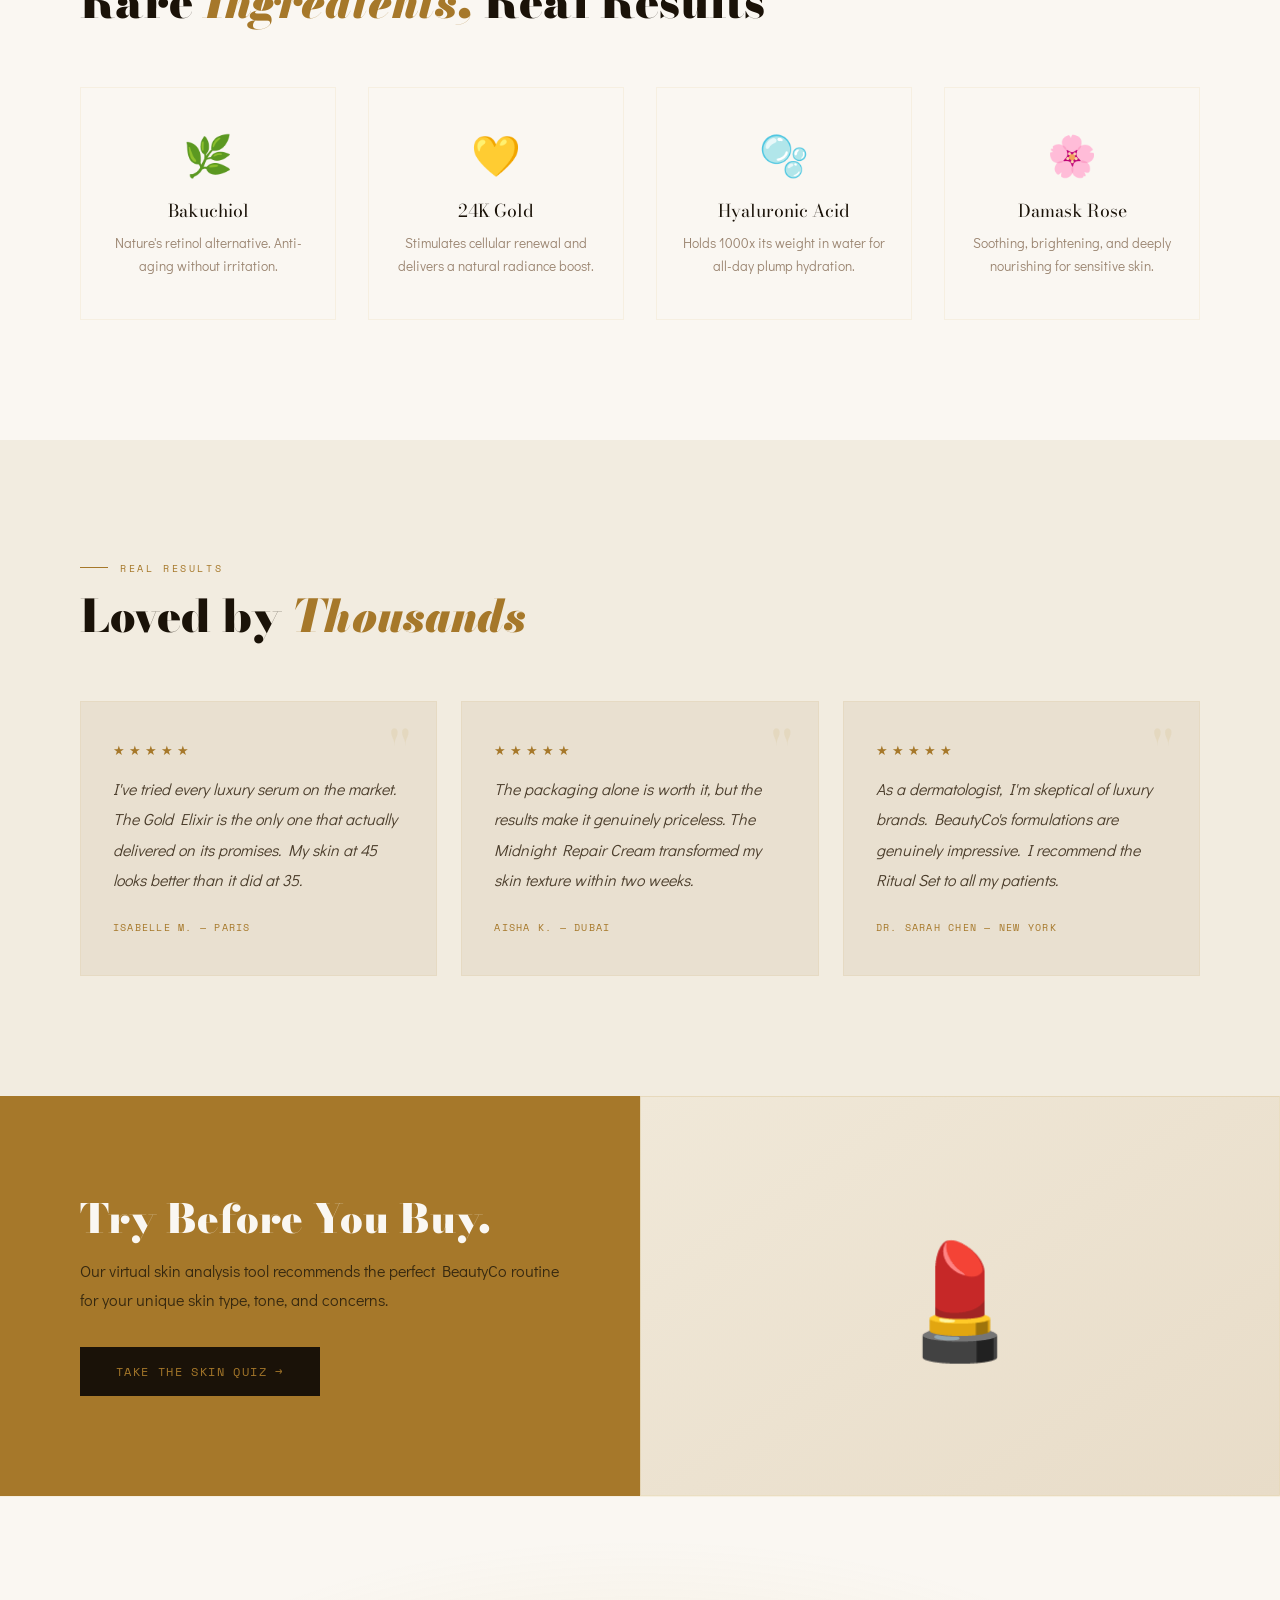
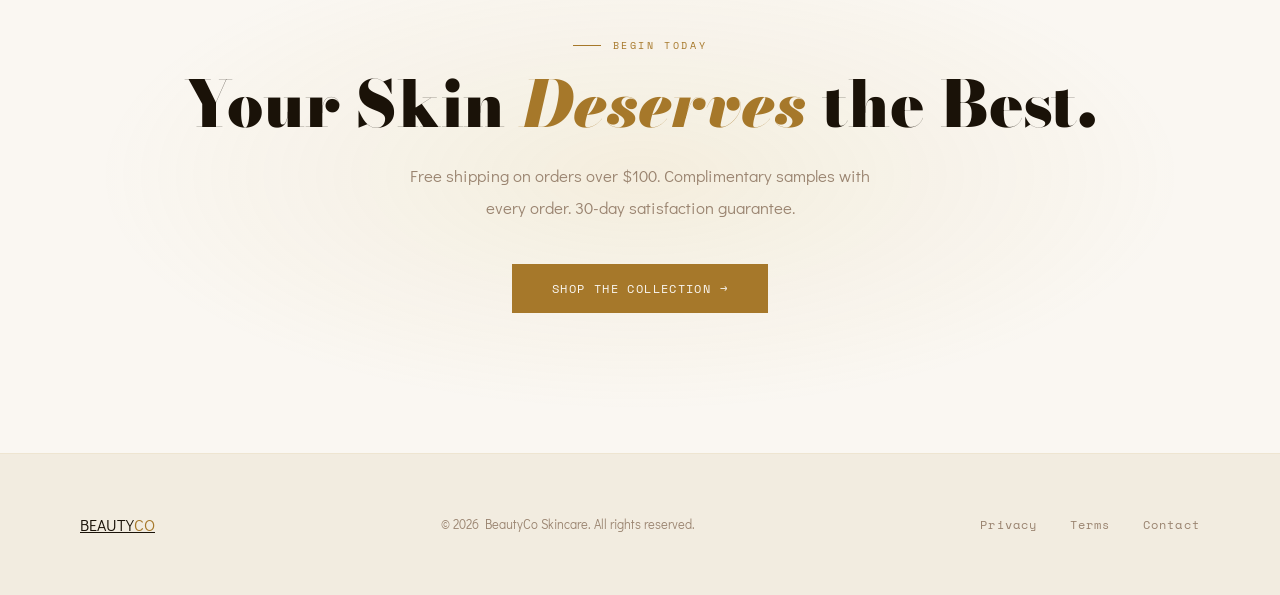
==== commit 4fdba8bb: "Move back button to hero section" ====
--- a/pages/beautyco.html
+++ b/pages/beautyco.html
@@ -296,8 +296,22 @@
     background: linear-gradient(145deg, #f0e8d8, #e8dcc8);
     display: flex; align-items: center; justify-content: center; font-size: 7rem;
     border: 1px solid rgba(201,168,76,0.15);
-  }
-
+  } 
+ /* back button*/
+.back-btn {
+  font-family: 'Space Mono', monospace;
+  font-size: 0.72rem;
+  letter-spacing: 0.15em;
+  text-transform: uppercase;
+  color: #9a8470;
+  text-decoration: none;
+  display: inline-flex;
+  align-items: center;
+  gap: 10px;
+  margin-top: 32px;
+  transition: color 0.3s;
+}
+.back-btn:hover { color: #a6782a; }
   /* CTA */
   .cta-section {
     text-align: center; padding: 140px 80px;
@@ -407,6 +421,8 @@
 <!-- Hero -->
 <div class="hero">
   <div class="hero-left">
+    <a href="work.html" class="back-btn">← Back to Portfolio</a>
+
     <div class="hero-tag">Luxury Skincare · Est. 2018</div>
     <h1>Skin That <em>Glows</em> With Gold.</h1>
     <p>Formulated with 24k gold, rare botanicals, and cutting-edge biotech. BeautyCo is the skincare ritual you deserve.</p>
